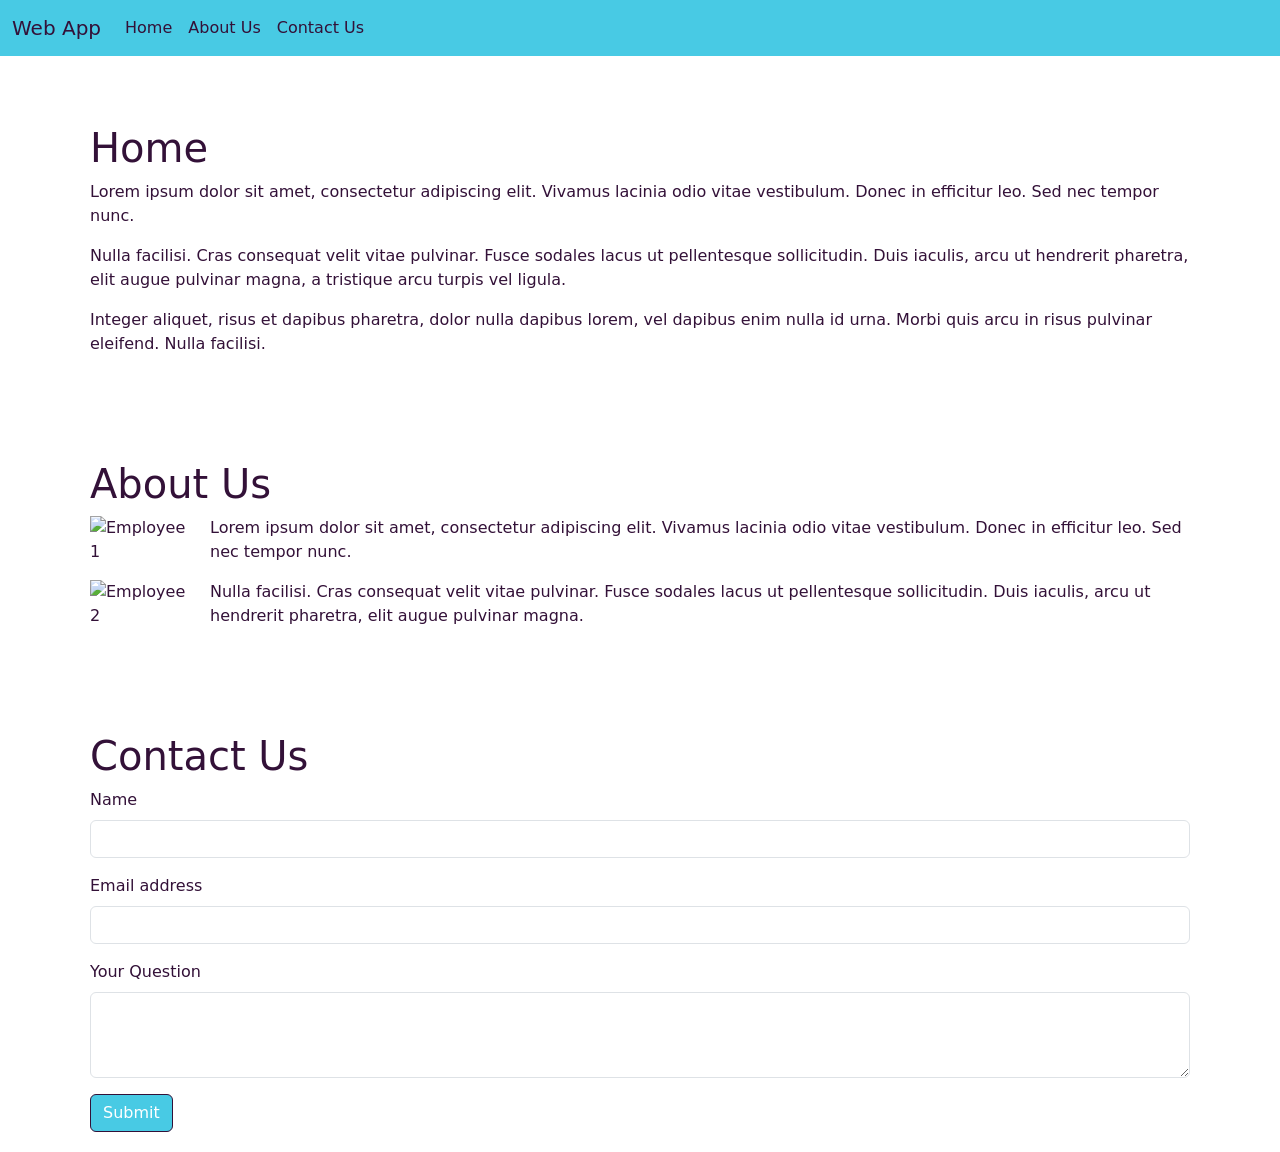
==== index.html @ f50dd770 "Create index.html" ====
<!DOCTYPE html>
<html lang="en">

<head>
    <meta charset="UTF-8">
    <meta name="viewport" content="width=device-width, initial-scale=1.0">
    <title>Bootstrap Web App</title>
    <link href="https://cdn.jsdelivr.net/npm/bootstrap@5.1.0/dist/css/bootstrap.min.css" rel="stylesheet">
    <style>
        body {
            background-image: url('https://storage.googleapis.com/mangelo-img/Dq0uAh-kQbkF1s-WNvlds.png');
            background-size: cover;
            background-repeat: no-repeat;
            color: #331138;
        }

        .navbar, .btn {
            background-color: #48CAE4;
            border-color: #331138;
        }

        .navbar-dark .navbar-toggler-icon {
            background-color: #331138;
        }

        .navbar-dark .navbar-nav .nav-link {
            color: #331138;
        }

        .navbar-dark .navbar-brand {
            color: #331138;
        }

        .container {
            background-color: rgba(255, 255, 255, 0.8);
            padding: 20px;
            border-radius: 10px;
        }
    </style>
</head>

<body>

    <nav class="navbar navbar-expand-lg navbar-dark">
        <div class="container-fluid">
            <a class="navbar-brand" href="#">Web App</a>
            <button class="navbar-toggler" type="button" data-bs-toggle="collapse" data-bs-target="#navbarNav"
                aria-controls="navbarNav" aria-expanded="false" aria-label="Toggle navigation">
                <span class="navbar-toggler-icon"></span>
            </button>
            <div class="collapse navbar-collapse" id="navbarNav">
                <ul class="navbar-nav">
                    <li class="nav-item">
                        <a class="nav-link active" aria-current="page" href="#home">Home</a>
                    </li>
                    <li class="nav-item">
                        <a class="nav-link" href="#about">About Us</a>
                    </li>
                    <li class="nav-item">
                        <a class="nav-link" href="#contact">Contact Us</a>
                    </li>
                </ul>
            </div>
        </div>
    </nav>

    <div class="container mt-5" id="home">
        <h1>Home</h1>
        <p>Lorem ipsum dolor sit amet, consectetur adipiscing elit. Vivamus lacinia odio vitae vestibulum. Donec in efficitur leo. Sed nec tempor nunc.</p>
        <p>Nulla facilisi. Cras consequat velit vitae pulvinar. Fusce sodales lacus ut pellentesque sollicitudin. Duis iaculis, arcu ut hendrerit pharetra, elit augue pulvinar magna, a tristique arcu turpis vel ligula.</p>
        <p>Integer aliquet, risus et dapibus pharetra, dolor nulla dapibus lorem, vel dapibus enim nulla id urna. Morbi quis arcu in risus pulvinar eleifend. Nulla facilisi.</p>
    </div>

    <div class="container mt-5" id="about">
        <h1>About Us</h1>
        <img src="https://storage.googleapis.com/mangelo-img/Vnrs-E__6DWVyc-p98jAb.png" alt="Employee 1" style="width: 100px; height: auto; float: left; margin-right: 20px;">
        <p>Lorem ipsum dolor sit amet, consectetur adipiscing elit. Vivamus lacinia odio vitae vestibulum. Donec in efficitur leo. Sed nec tempor nunc.</p>
        <img src="https://storage.googleapis.com/mangelo-img/4_-c5BBO7hX-4DC7T8h7P.png" alt="Employee 2" style="width: 100px; height: auto; float: left; margin-right: 20px;">
        <p>Nulla facilisi. Cras consequat velit vitae pulvinar. Fusce sodales lacus ut pellentesque sollicitudin. Duis iaculis, arcu ut hendrerit pharetra, elit augue pulvinar magna.</p>
    </div>

    <div class="container mt-5" id="contact">
        <h1>Contact Us</h1>
        <form action="mailto:test@test.com" method="post" enctype="text/plain">
            <div class="mb-3">
                <label for="name" class="form-label">Name</label>
                <input type="text" class="form-control" id="name" name="name">
            </div>
            <div class="mb-3">
                <label for="email" class="form-label">Email address</label>
                <input type="email" class="form-control" id="email" name="email">
            </div>
            <div class="mb-3">
                <label for="question" class="form-label">Your Question</label>
                <textarea class="form-control" id="question" rows="3" name="question"></textarea>
            </div>
            <button type="submit" class="btn btn-primary">Submit</button>
        </form>
    </div>

    <script src="https://cdn.jsdelivr.net/npm/bootstrap@5.1.0/dist/js/bootstrap.bundle.min.js"></script>
</body>

</html>
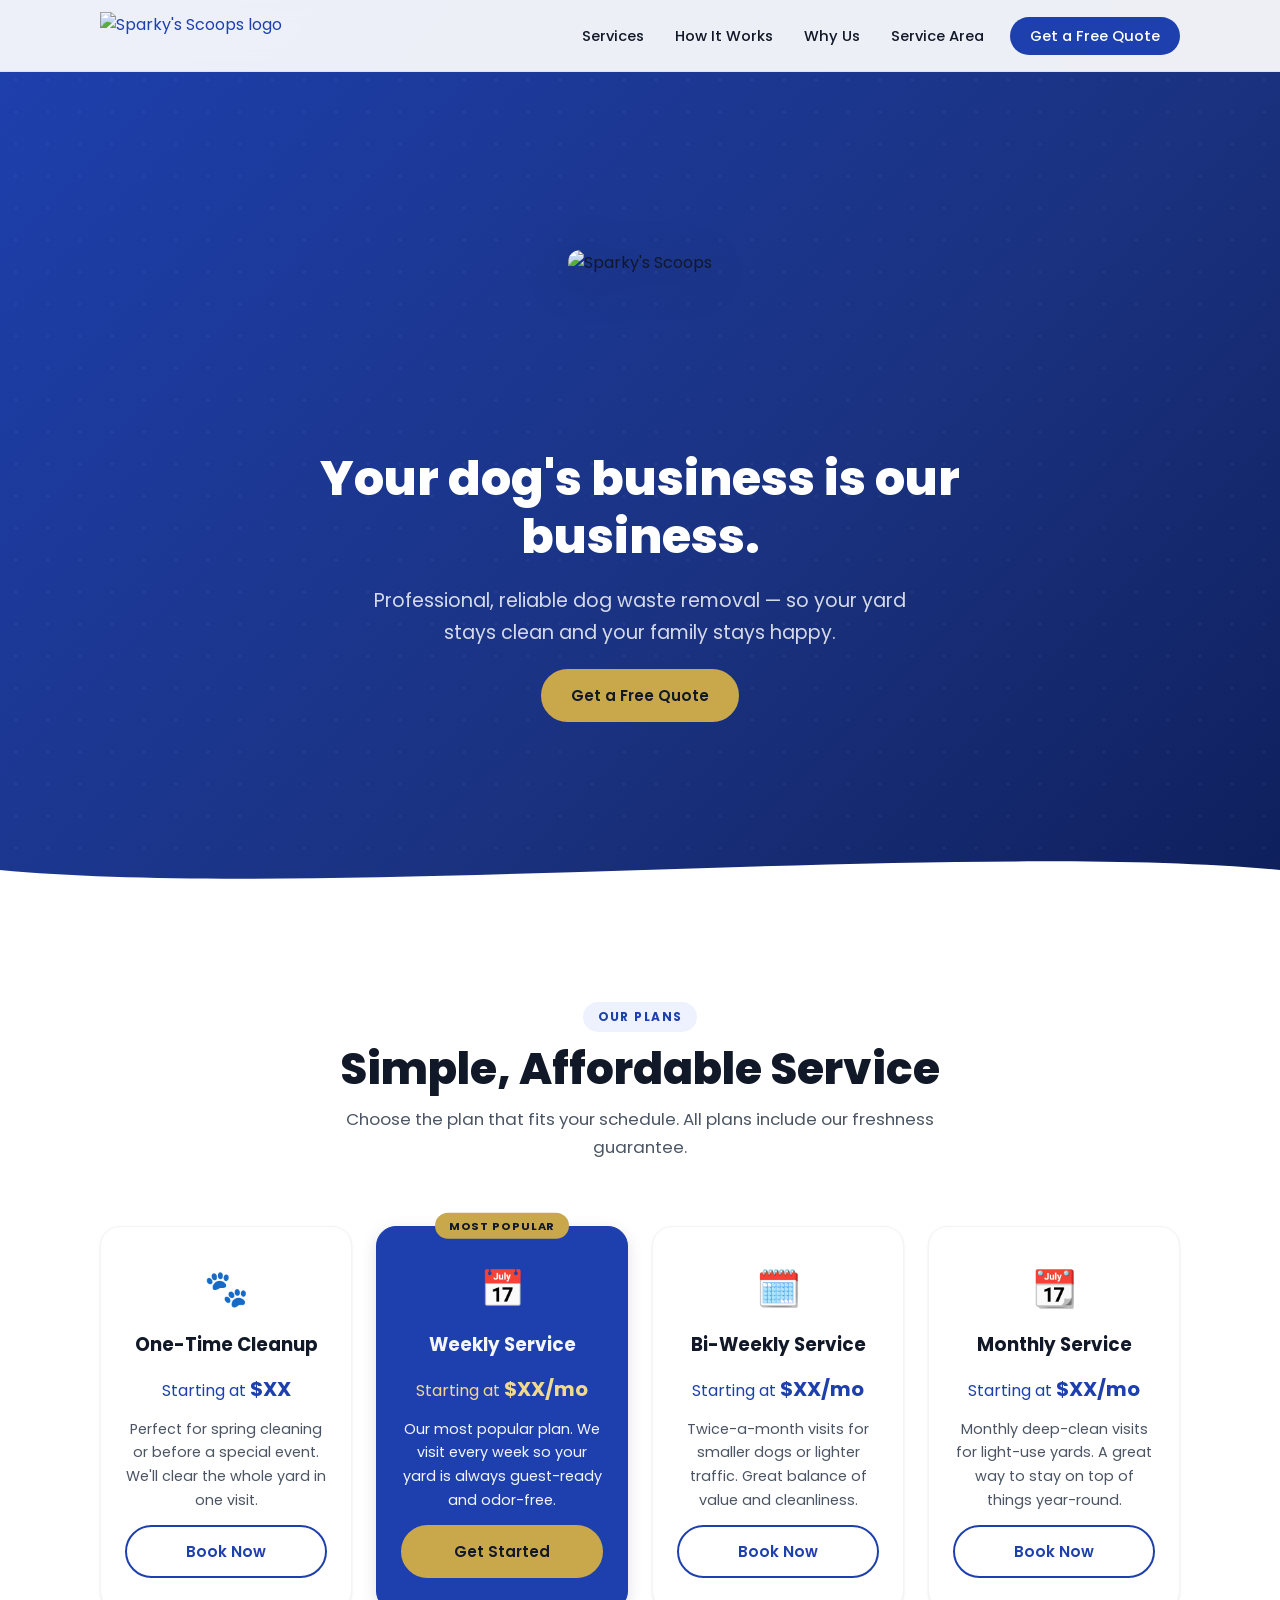
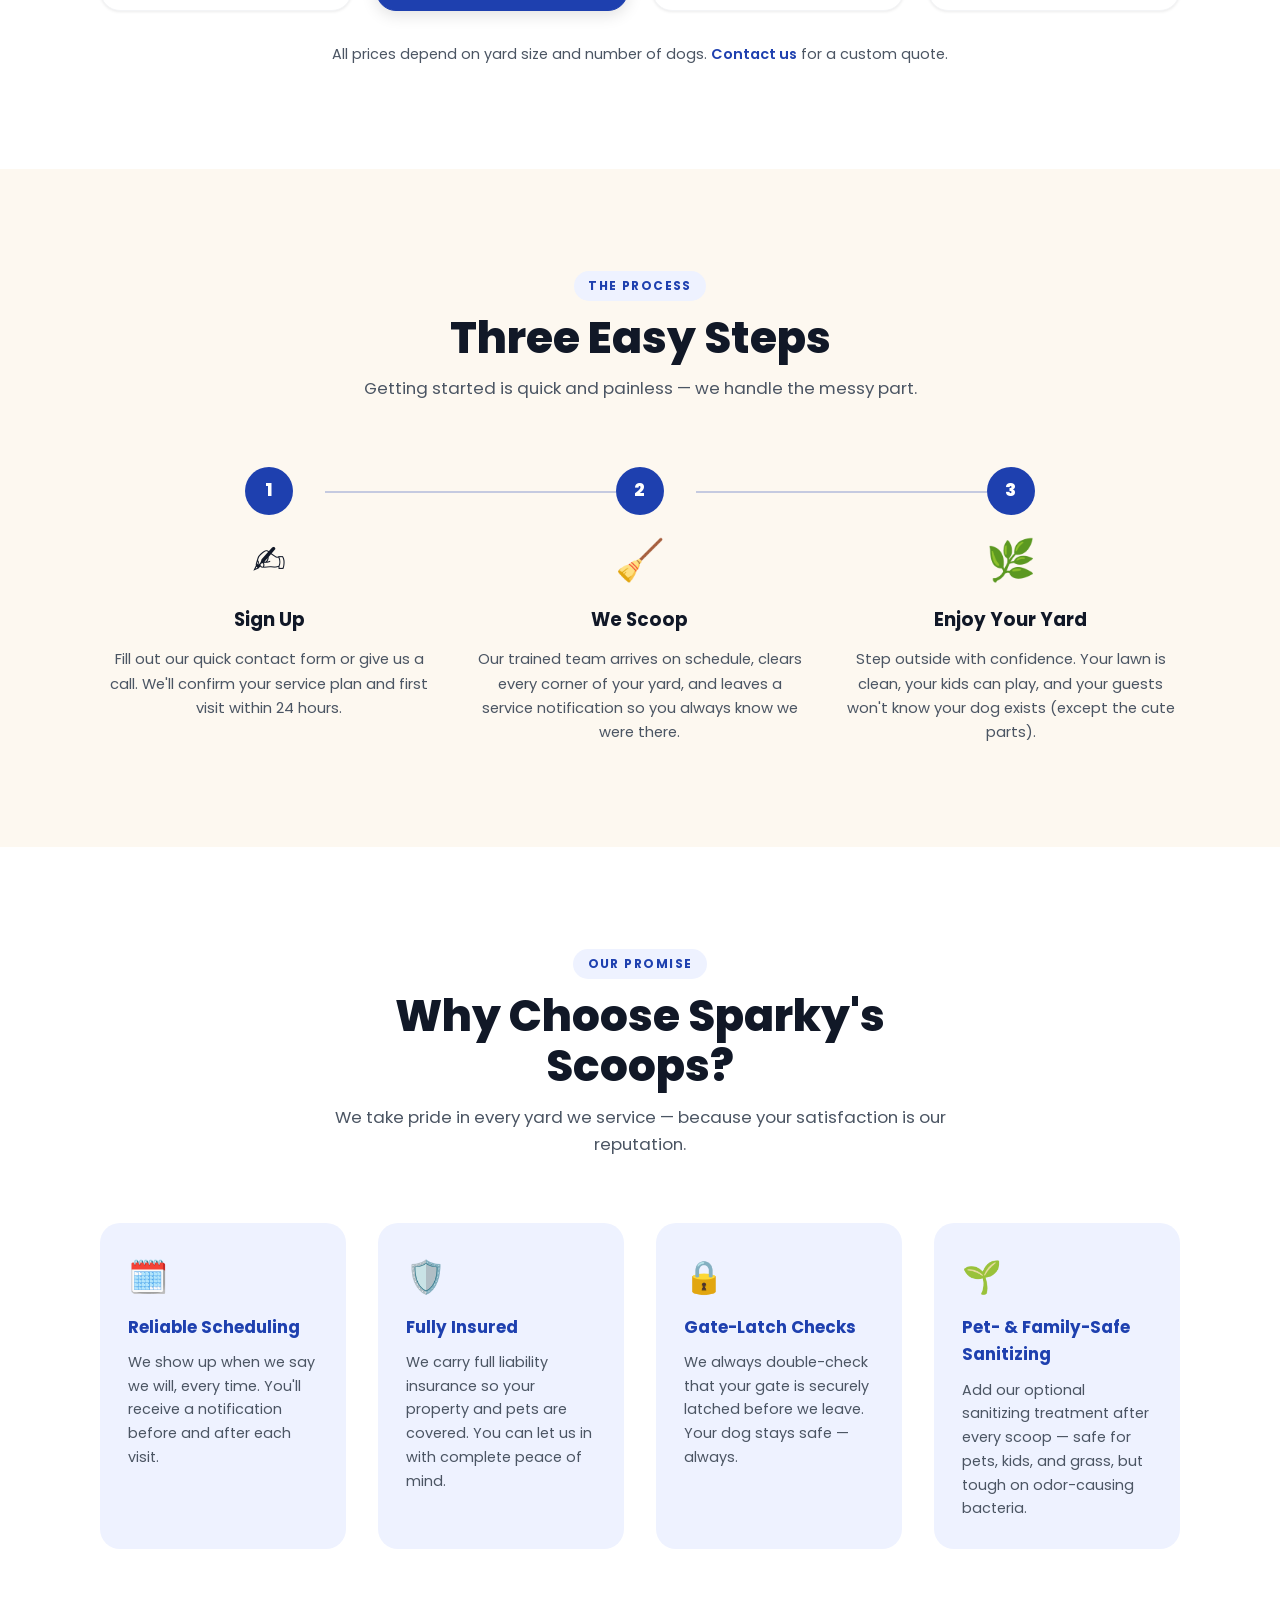
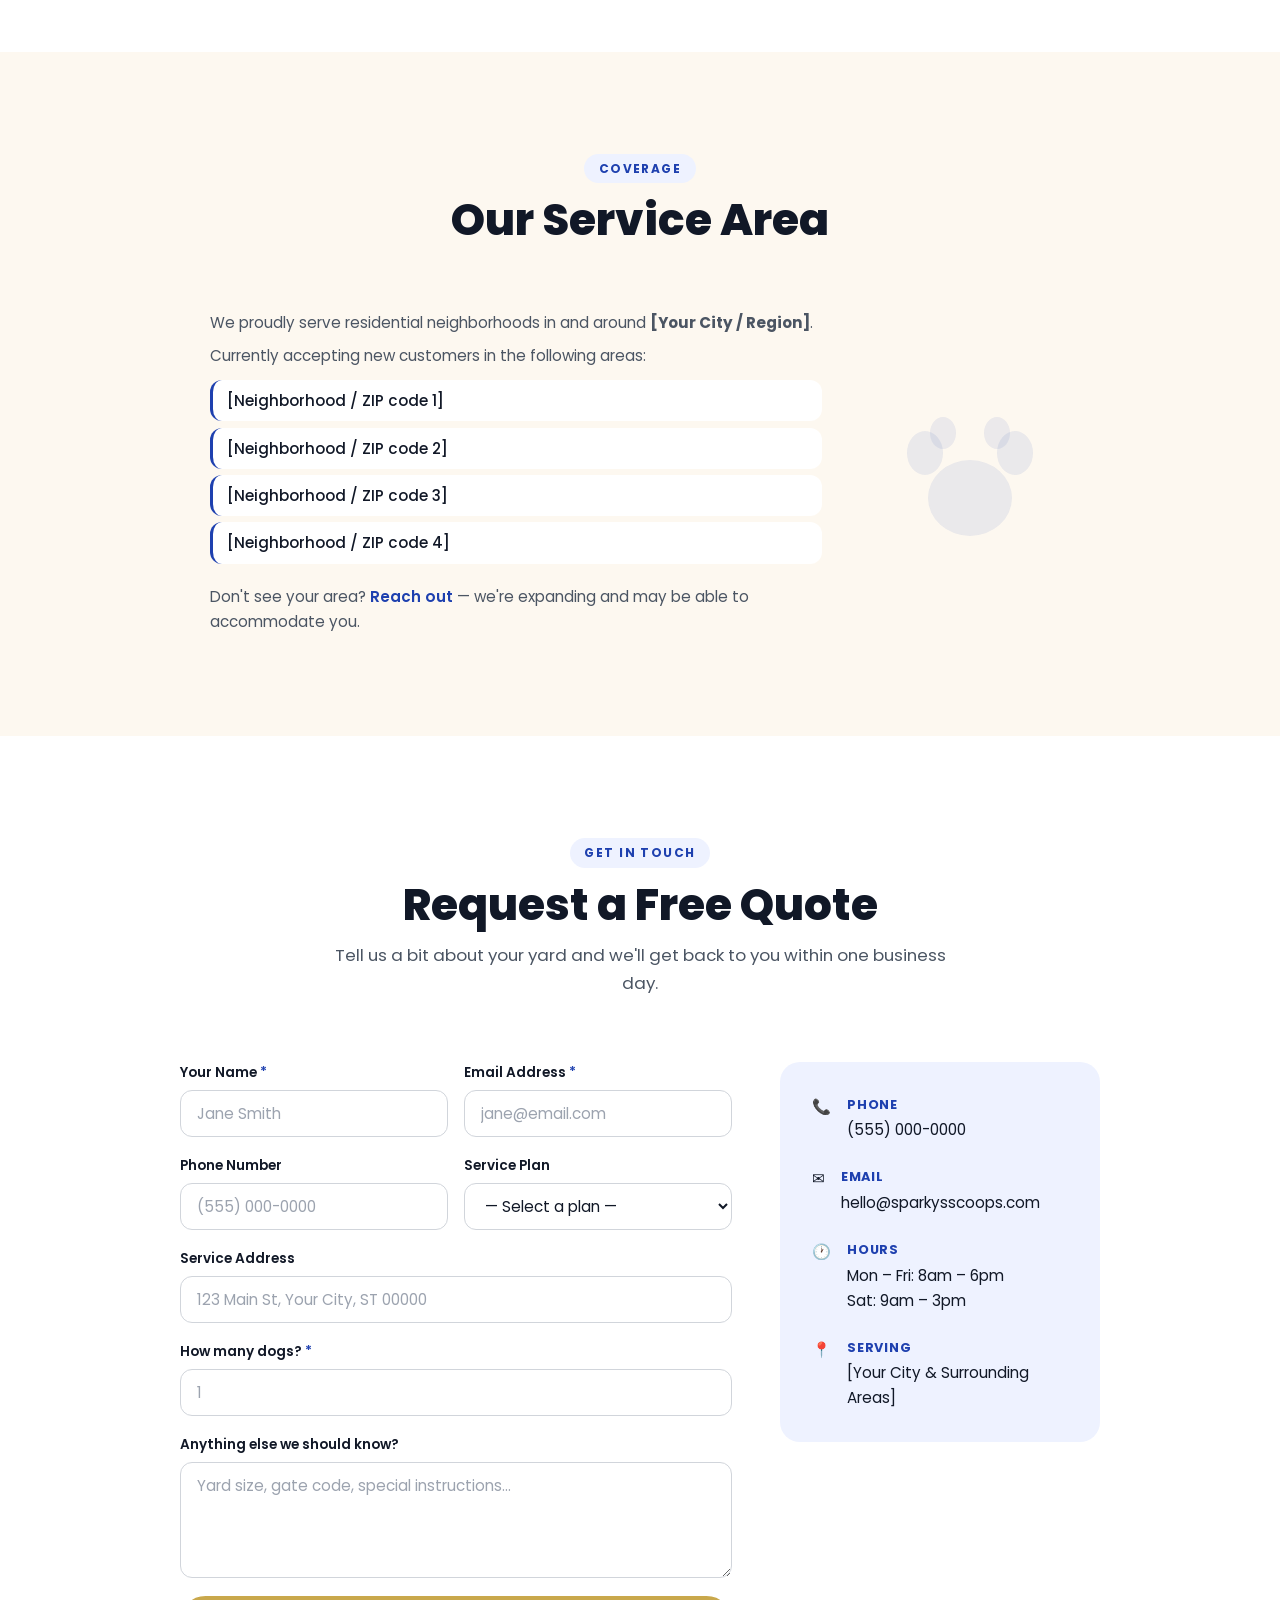
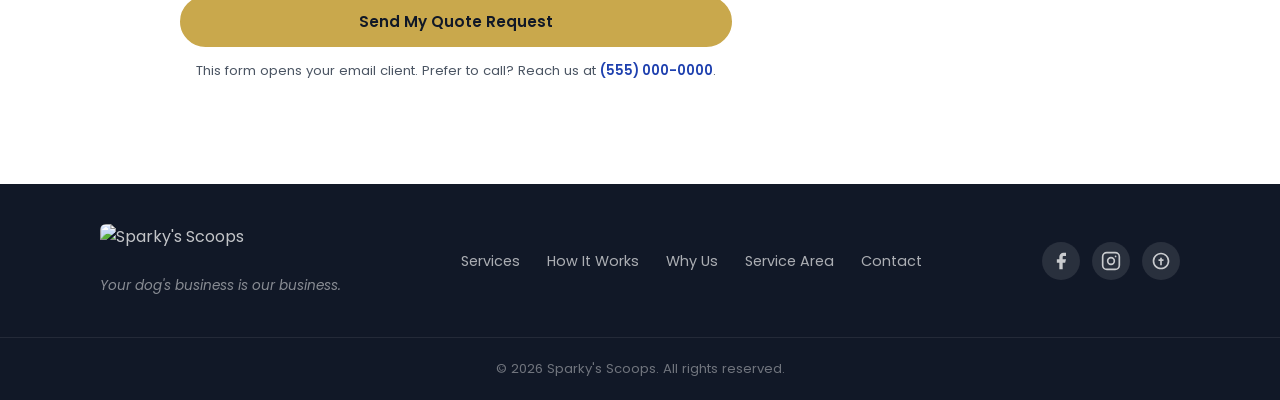
==== commit 664af22c: "Add Sparky's Scoops single-page website Full static site with hero, services, how-it-works, why-us, " ====
--- a/index.html
+++ b/index.html
@@ -1,104 +1,352 @@
 <!DOCTYPE html>
 <html lang="en">
-
 <head>
-    <meta charset="UTF-8">
-    <meta name="viewport" content="width=device-width, initial-scale=1.0">
-    <title>Bootstrap Web App</title>
-    <link href="https://cdn.jsdelivr.net/npm/bootstrap@5.1.0/dist/css/bootstrap.min.css" rel="stylesheet">
-    <style>
-        body {
-            background-image: url('https://storage.googleapis.com/mangelo-img/Dq0uAh-kQbkF1s-WNvlds.png');
-            background-size: cover;
-            background-repeat: no-repeat;
-            color: #331138;
-        }
-
-        .navbar, .btn {
-            background-color: #48CAE4;
-            border-color: #331138;
-        }
-
-        .navbar-dark .navbar-toggler-icon {
-            background-color: #331138;
-        }
-
-        .navbar-dark .navbar-nav .nav-link {
-            color: #331138;
-        }
-
-        .navbar-dark .navbar-brand {
-            color: #331138;
-        }
-
-        .container {
-            background-color: rgba(255, 255, 255, 0.8);
-            padding: 20px;
-            border-radius: 10px;
-        }
-    </style>
+  <meta charset="UTF-8" />
+  <meta name="viewport" content="width=device-width, initial-scale=1.0" />
+  <meta name="description" content="Sparky's Scoops — Professional residential dog waste removal. Your dog's business is our business." />
+  <title>Sparky's Scoops | Dog Waste Removal Service</title>
+  <link rel="icon" href="sparkys-scoops-logo.jpg" type="image/jpeg" />
+  <link rel="preconnect" href="https://fonts.googleapis.com" />
+  <link rel="preconnect" href="https://fonts.gstatic.com" crossorigin />
+  <link href="https://fonts.googleapis.com/css2?family=Poppins:wght@400;500;600;700;800&display=swap" rel="stylesheet" />
+  <link rel="stylesheet" href="styles.css" />
 </head>
-
 <body>
 
-    <nav class="navbar navbar-expand-lg navbar-dark">
-        <div class="container-fluid">
-            <a class="navbar-brand" href="#">Web App</a>
-            <button class="navbar-toggler" type="button" data-bs-toggle="collapse" data-bs-target="#navbarNav"
-                aria-controls="navbarNav" aria-expanded="false" aria-label="Toggle navigation">
-                <span class="navbar-toggler-icon"></span>
-            </button>
-            <div class="collapse navbar-collapse" id="navbarNav">
-                <ul class="navbar-nav">
-                    <li class="nav-item">
-                        <a class="nav-link active" aria-current="page" href="#home">Home</a>
-                    </li>
-                    <li class="nav-item">
-                        <a class="nav-link" href="#about">About Us</a>
-                    </li>
-                    <li class="nav-item">
-                        <a class="nav-link" href="#contact">Contact Us</a>
-                    </li>
-                </ul>
-            </div>
-        </div>
+  <!-- ── Navigation ── -->
+  <header class="site-header" role="banner">
+    <nav class="nav container" aria-label="Main navigation">
+      <a href="#hero" class="nav-logo" aria-label="Sparky's Scoops home">
+        <img src="sparkys-scoops-logo.jpg" alt="Sparky's Scoops logo" class="nav-logo-img" />
+      </a>
+      <button class="nav-toggle" aria-label="Toggle navigation menu" aria-expanded="false" aria-controls="nav-menu">
+        <span class="hamburger"></span>
+        <span class="hamburger"></span>
+        <span class="hamburger"></span>
+      </button>
+      <ul class="nav-menu" id="nav-menu" role="list">
+        <li><a href="#services" class="nav-link">Services</a></li>
+        <li><a href="#how-it-works" class="nav-link">How It Works</a></li>
+        <li><a href="#why-us" class="nav-link">Why Us</a></li>
+        <li><a href="#service-area" class="nav-link">Service Area</a></li>
+        <li><a href="#contact" class="nav-link nav-cta">Get a Free Quote</a></li>
+      </ul>
     </nav>
-
-    <div class="container mt-5" id="home">
-        <h1>Home</h1>
-        <p>Lorem ipsum dolor sit amet, consectetur adipiscing elit. Vivamus lacinia odio vitae vestibulum. Donec in efficitur leo. Sed nec tempor nunc.</p>
-        <p>Nulla facilisi. Cras consequat velit vitae pulvinar. Fusce sodales lacus ut pellentesque sollicitudin. Duis iaculis, arcu ut hendrerit pharetra, elit augue pulvinar magna, a tristique arcu turpis vel ligula.</p>
-        <p>Integer aliquet, risus et dapibus pharetra, dolor nulla dapibus lorem, vel dapibus enim nulla id urna. Morbi quis arcu in risus pulvinar eleifend. Nulla facilisi.</p>
+  </header>
+
+  <main>
+
+    <!-- ── Hero ── -->
+    <section id="hero" class="hero" aria-labelledby="hero-heading">
+      <div class="hero-bg" aria-hidden="true"></div>
+      <div class="container hero-content">
+        <img src="sparkys-scoops-logo.jpg" alt="Sparky's Scoops" class="hero-logo fade-in" />
+        <h1 id="hero-heading" class="hero-tagline fade-in delay-1">Your dog's business is our business.</h1>
+        <p class="hero-sub fade-in delay-2">
+          Professional, reliable dog waste removal — so your yard stays clean and your family stays happy.
+        </p>
+        <a href="#contact" class="btn btn-primary fade-in delay-3">Get a Free Quote</a>
+      </div>
+      <div class="hero-wave" aria-hidden="true">
+        <svg viewBox="0 0 1440 80" preserveAspectRatio="none" xmlns="http://www.w3.org/2000/svg">
+          <path d="M0,40 C360,80 1080,0 1440,40 L1440,80 L0,80 Z" fill="#ffffff"/>
+        </svg>
+      </div>
+    </section>
+
+    <!-- ── Services ── -->
+    <section id="services" class="section services" aria-labelledby="services-heading">
+      <div class="container">
+        <div class="section-header">
+          <span class="section-label">Our Plans</span>
+          <h2 id="services-heading">Simple, Affordable Service</h2>
+          <p>Choose the plan that fits your schedule. All plans include our freshness guarantee.</p>
+        </div>
+        <div class="cards" role="list">
+
+          <article class="card fade-in-scroll" role="listitem">
+            <div class="card-icon" aria-hidden="true">🐾</div>
+            <h3 class="card-title">One-Time Cleanup</h3>
+            <p class="card-price">Starting at <strong>$XX</strong></p>
+            <p class="card-desc">Perfect for spring cleaning or before a special event. We'll clear the whole yard in one visit.</p>
+            <a href="#contact" class="btn btn-outline">Book Now</a>
+          </article>
+
+          <article class="card card-featured fade-in-scroll" role="listitem">
+            <div class="card-badge">Most Popular</div>
+            <div class="card-icon" aria-hidden="true">📅</div>
+            <h3 class="card-title">Weekly Service</h3>
+            <p class="card-price">Starting at <strong>$XX/mo</strong></p>
+            <p class="card-desc">Our most popular plan. We visit every week so your yard is always guest-ready and odor-free.</p>
+            <a href="#contact" class="btn btn-primary">Get Started</a>
+          </article>
+
+          <article class="card fade-in-scroll" role="listitem">
+            <div class="card-icon" aria-hidden="true">🗓️</div>
+            <h3 class="card-title">Bi-Weekly Service</h3>
+            <p class="card-price">Starting at <strong>$XX/mo</strong></p>
+            <p class="card-desc">Twice-a-month visits for smaller dogs or lighter traffic. Great balance of value and cleanliness.</p>
+            <a href="#contact" class="btn btn-outline">Book Now</a>
+          </article>
+
+          <article class="card fade-in-scroll" role="listitem">
+            <div class="card-icon" aria-hidden="true">📆</div>
+            <h3 class="card-title">Monthly Service</h3>
+            <p class="card-price">Starting at <strong>$XX/mo</strong></p>
+            <p class="card-desc">Monthly deep-clean visits for light-use yards. A great way to stay on top of things year-round.</p>
+            <a href="#contact" class="btn btn-outline">Book Now</a>
+          </article>
+
+        </div>
+        <p class="services-note">All prices depend on yard size and number of dogs. <a href="#contact">Contact us</a> for a custom quote.</p>
+      </div>
+    </section>
+
+    <!-- ── How It Works ── -->
+    <section id="how-it-works" class="section how-it-works" aria-labelledby="how-heading">
+      <div class="container">
+        <div class="section-header">
+          <span class="section-label">The Process</span>
+          <h2 id="how-heading">Three Easy Steps</h2>
+          <p>Getting started is quick and painless — we handle the messy part.</p>
+        </div>
+        <ol class="steps" aria-label="How it works steps">
+          <li class="step fade-in-scroll">
+            <div class="step-number" aria-hidden="true">1</div>
+            <div class="step-icon" aria-hidden="true">✍️</div>
+            <h3 class="step-title">Sign Up</h3>
+            <p class="step-desc">Fill out our quick contact form or give us a call. We'll confirm your service plan and first visit within 24 hours.</p>
+          </li>
+          <li class="step fade-in-scroll">
+            <div class="step-connector" aria-hidden="true"></div>
+            <div class="step-number" aria-hidden="true">2</div>
+            <div class="step-icon" aria-hidden="true">🧹</div>
+            <h3 class="step-title">We Scoop</h3>
+            <p class="step-desc">Our trained team arrives on schedule, clears every corner of your yard, and leaves a service notification so you always know we were there.</p>
+          </li>
+          <li class="step fade-in-scroll">
+            <div class="step-connector" aria-hidden="true"></div>
+            <div class="step-number" aria-hidden="true">3</div>
+            <div class="step-icon" aria-hidden="true">🌿</div>
+            <h3 class="step-title">Enjoy Your Yard</h3>
+            <p class="step-desc">Step outside with confidence. Your lawn is clean, your kids can play, and your guests won't know your dog exists (except the cute parts).</p>
+          </li>
+        </ol>
+      </div>
+    </section>
+
+    <!-- ── Why Choose Us ── -->
+    <section id="why-us" class="section why-us" aria-labelledby="why-heading">
+      <div class="container">
+        <div class="section-header">
+          <span class="section-label">Our Promise</span>
+          <h2 id="why-heading">Why Choose Sparky's Scoops?</h2>
+          <p>We take pride in every yard we service — because your satisfaction is our reputation.</p>
+        </div>
+        <ul class="features" role="list">
+
+          <li class="feature fade-in-scroll" role="listitem">
+            <div class="feature-icon" aria-hidden="true">🗓️</div>
+            <h3 class="feature-title">Reliable Scheduling</h3>
+            <p>We show up when we say we will, every time. You'll receive a notification before and after each visit.</p>
+          </li>
+
+          <li class="feature fade-in-scroll" role="listitem">
+            <div class="feature-icon" aria-hidden="true">🛡️</div>
+            <h3 class="feature-title">Fully Insured</h3>
+            <p>We carry full liability insurance so your property and pets are covered. You can let us in with complete peace of mind.</p>
+          </li>
+
+          <li class="feature fade-in-scroll" role="listitem">
+            <div class="feature-icon" aria-hidden="true">🔒</div>
+            <h3 class="feature-title">Gate-Latch Checks</h3>
+            <p>We always double-check that your gate is securely latched before we leave. Your dog stays safe — always.</p>
+          </li>
+
+          <li class="feature fade-in-scroll" role="listitem">
+            <div class="feature-icon" aria-hidden="true">🌱</div>
+            <h3 class="feature-title">Pet- &amp; Family-Safe Sanitizing</h3>
+            <p>Add our optional sanitizing treatment after every scoop — safe for pets, kids, and grass, but tough on odor-causing bacteria.</p>
+          </li>
+
+        </ul>
+      </div>
+    </section>
+
+    <!-- ── Service Area ── -->
+    <section id="service-area" class="section service-area" aria-labelledby="area-heading">
+      <div class="container">
+        <div class="section-header">
+          <span class="section-label">Coverage</span>
+          <h2 id="area-heading">Our Service Area</h2>
+        </div>
+        <div class="area-content fade-in-scroll">
+          <div class="area-text">
+            <p class="area-lead">
+              We proudly serve residential neighborhoods in and around <strong>[Your City / Region]</strong>.
+            </p>
+            <p>Currently accepting new customers in the following areas:</p>
+            <ul class="area-list">
+              <li>[Neighborhood / ZIP code 1]</li>
+              <li>[Neighborhood / ZIP code 2]</li>
+              <li>[Neighborhood / ZIP code 3]</li>
+              <li>[Neighborhood / ZIP code 4]</li>
+            </ul>
+            <p>Don't see your area? <a href="#contact">Reach out</a> — we're expanding and may be able to accommodate you.</p>
+          </div>
+          <div class="area-paw" aria-hidden="true">
+            <svg viewBox="0 0 200 200" fill="none" xmlns="http://www.w3.org/2000/svg" class="paw-svg">
+              <ellipse cx="100" cy="130" rx="42" ry="38" fill="#1E40AF" opacity="0.12"/>
+              <ellipse cx="55" cy="85" rx="18" ry="22" fill="#1E40AF" opacity="0.12"/>
+              <ellipse cx="145" cy="85" rx="18" ry="22" fill="#1E40AF" opacity="0.12"/>
+              <ellipse cx="73" cy="65" rx="13" ry="16" fill="#1E40AF" opacity="0.12"/>
+              <ellipse cx="127" cy="65" rx="13" ry="16" fill="#1E40AF" opacity="0.12"/>
+            </svg>
+          </div>
+        </div>
+      </div>
+    </section>
+
+    <!-- ── Contact ── -->
+    <section id="contact" class="section contact" aria-labelledby="contact-heading">
+      <div class="container">
+        <div class="section-header">
+          <span class="section-label">Get In Touch</span>
+          <h2 id="contact-heading">Request a Free Quote</h2>
+          <p>Tell us a bit about your yard and we'll get back to you within one business day.</p>
+        </div>
+        <div class="contact-wrapper">
+          <form
+            class="contact-form fade-in-scroll"
+            action="mailto:hello@sparkysscoops.com"
+            method="POST"
+            enctype="text/plain"
+            aria-label="Contact form"
+            novalidate
+          >
+            <div class="form-row">
+              <div class="form-group">
+                <label for="name">Your Name <span aria-hidden="true">*</span></label>
+                <input type="text" id="name" name="name" required autocomplete="name" placeholder="Jane Smith" />
+              </div>
+              <div class="form-group">
+                <label for="email">Email Address <span aria-hidden="true">*</span></label>
+                <input type="email" id="email" name="email" required autocomplete="email" placeholder="jane@email.com" />
+              </div>
+            </div>
+            <div class="form-row">
+              <div class="form-group">
+                <label for="phone">Phone Number</label>
+                <input type="tel" id="phone" name="phone" autocomplete="tel" placeholder="(555) 000-0000" />
+              </div>
+              <div class="form-group">
+                <label for="plan">Service Plan</label>
+                <select id="plan" name="plan">
+                  <option value="">— Select a plan —</option>
+                  <option value="one-time">One-Time Cleanup</option>
+                  <option value="weekly">Weekly</option>
+                  <option value="biweekly">Bi-Weekly</option>
+                  <option value="monthly">Monthly</option>
+                  <option value="unsure">Not Sure Yet</option>
+                </select>
+              </div>
+            </div>
+            <div class="form-group">
+              <label for="address">Service Address</label>
+              <input type="text" id="address" name="address" autocomplete="street-address" placeholder="123 Main St, Your City, ST 00000" />
+            </div>
+            <div class="form-group">
+              <label for="dogs">How many dogs? <span aria-hidden="true">*</span></label>
+              <input type="number" id="dogs" name="dogs" min="1" max="20" required placeholder="1" />
+            </div>
+            <div class="form-group">
+              <label for="message">Anything else we should know?</label>
+              <textarea id="message" name="message" rows="4" placeholder="Yard size, gate code, special instructions…"></textarea>
+            </div>
+            <button type="submit" class="btn btn-primary btn-full">Send My Quote Request</button>
+            <p class="form-note">
+              This form opens your email client. Prefer to call? Reach us at
+              <a href="tel:+15550000000" class="phone-link">(555) 000-0000</a>.
+            </p>
+          </form>
+
+          <div class="contact-info fade-in-scroll" aria-label="Contact information">
+            <div class="contact-detail">
+              <span class="contact-icon" aria-hidden="true">📞</span>
+              <div>
+                <strong>Phone</strong>
+                <a href="tel:+15550000000">(555) 000-0000</a>
+              </div>
+            </div>
+            <div class="contact-detail">
+              <span class="contact-icon" aria-hidden="true">✉️</span>
+              <div>
+                <strong>Email</strong>
+                <a href="mailto:hello@sparkysscoops.com">hello@sparkysscoops.com</a>
+              </div>
+            </div>
+            <div class="contact-detail">
+              <span class="contact-icon" aria-hidden="true">🕐</span>
+              <div>
+                <strong>Hours</strong>
+                <span>Mon – Fri: 8am – 6pm<br/>Sat: 9am – 3pm</span>
+              </div>
+            </div>
+            <div class="contact-detail">
+              <span class="contact-icon" aria-hidden="true">📍</span>
+              <div>
+                <strong>Serving</strong>
+                <span>[Your City &amp; Surrounding Areas]</span>
+              </div>
+            </div>
+          </div>
+        </div>
+      </div>
+    </section>
+
+  </main>
+
+  <!-- ── Footer ── -->
+  <footer class="site-footer" role="contentinfo">
+    <div class="container footer-inner">
+      <div class="footer-brand">
+        <img src="sparkys-scoops-logo.jpg" alt="Sparky's Scoops" class="footer-logo" />
+        <p class="footer-tagline">Your dog's business is our business.</p>
+      </div>
+      <nav class="footer-nav" aria-label="Footer navigation">
+        <ul role="list">
+          <li><a href="#services">Services</a></li>
+          <li><a href="#how-it-works">How It Works</a></li>
+          <li><a href="#why-us">Why Us</a></li>
+          <li><a href="#service-area">Service Area</a></li>
+          <li><a href="#contact">Contact</a></li>
+        </ul>
+      </nav>
+      <div class="footer-social" aria-label="Social media links">
+        <a href="#" class="social-link" aria-label="Follow us on Facebook">
+          <svg width="20" height="20" viewBox="0 0 24 24" fill="currentColor" aria-hidden="true">
+            <path d="M18 2h-3a5 5 0 0 0-5 5v3H7v4h3v8h4v-8h3l1-4h-4V7a1 1 0 0 1 1-1h3z"/>
+          </svg>
+        </a>
+        <a href="#" class="social-link" aria-label="Follow us on Instagram">
+          <svg width="20" height="20" viewBox="0 0 24 24" fill="none" stroke="currentColor" stroke-width="2" stroke-linecap="round" stroke-linejoin="round" aria-hidden="true">
+            <rect x="2" y="2" width="20" height="20" rx="5" ry="5"/>
+            <circle cx="12" cy="12" r="4"/>
+            <circle cx="17.5" cy="6.5" r="1" fill="currentColor" stroke="none"/>
+          </svg>
+        </a>
+        <a href="#" class="social-link" aria-label="Follow us on Nextdoor">
+          <svg width="20" height="20" viewBox="0 0 24 24" fill="currentColor" aria-hidden="true">
+            <path d="M12 2C6.477 2 2 6.477 2 12s4.477 10 10 10 10-4.477 10-10S17.523 2 12 2zm0 2a8 8 0 1 1 0 16A8 8 0 0 1 12 4zm-1 4v2H9v2h2v5h2v-5h2v-2h-2V8h-2z"/>
+          </svg>
+        </a>
+      </div>
     </div>
-
-    <div class="container mt-5" id="about">
-        <h1>About Us</h1>
-        <img src="https://storage.googleapis.com/mangelo-img/Vnrs-E__6DWVyc-p98jAb.png" alt="Employee 1" style="width: 100px; height: auto; float: left; margin-right: 20px;">
-        <p>Lorem ipsum dolor sit amet, consectetur adipiscing elit. Vivamus lacinia odio vitae vestibulum. Donec in efficitur leo. Sed nec tempor nunc.</p>
-        <img src="https://storage.googleapis.com/mangelo-img/4_-c5BBO7hX-4DC7T8h7P.png" alt="Employee 2" style="width: 100px; height: auto; float: left; margin-right: 20px;">
-        <p>Nulla facilisi. Cras consequat velit vitae pulvinar. Fusce sodales lacus ut pellentesque sollicitudin. Duis iaculis, arcu ut hendrerit pharetra, elit augue pulvinar magna.</p>
+    <div class="footer-bottom">
+      <p>&copy; <span id="year"></span> Sparky's Scoops. All rights reserved.</p>
     </div>
-
-    <div class="container mt-5" id="contact">
-        <h1>Contact Us</h1>
-        <form action="mailto:test@test.com" method="post" enctype="text/plain">
-            <div class="mb-3">
-                <label for="name" class="form-label">Name</label>
-                <input type="text" class="form-control" id="name" name="name">
-            </div>
-            <div class="mb-3">
-                <label for="email" class="form-label">Email address</label>
-                <input type="email" class="form-control" id="email" name="email">
-            </div>
-            <div class="mb-3">
-                <label for="question" class="form-label">Your Question</label>
-                <textarea class="form-control" id="question" rows="3" name="question"></textarea>
-            </div>
-            <button type="submit" class="btn btn-primary">Submit</button>
-        </form>
-    </div>
-
-    <script src="https://cdn.jsdelivr.net/npm/bootstrap@5.1.0/dist/js/bootstrap.bundle.min.js"></script>
+  </footer>
+
+  <script src="script.js"></script>
 </body>
-
 </html>
--- a/styles.css
+++ b/styles.css
@@ -0,0 +1,774 @@
+/* ═══════════════════════════════════════════
+   Sparky's Scoops — styles.css
+   ═══════════════════════════════════════════ */
+
+/* ── Custom Properties ── */
+:root {
+  --blue:        #1E40AF;
+  --blue-dark:   #1730880;
+  --blue-light:  #3B5DD4;
+  --blue-pale:   #EEF2FF;
+  --cream:       #FDF8F0;
+  --gold:        #C9A84C;
+  --gold-light:  #F0D98E;
+  --white:       #FFFFFF;
+  --dark:        #111827;
+  --gray-600:    #4B5563;
+  --gray-400:    #9CA3AF;
+  --gray-100:    #F3F4F6;
+
+  --font:        'Poppins', system-ui, -apple-system, sans-serif;
+  --radius:      12px;
+  --radius-lg:   20px;
+  --shadow-sm:   0 1px 3px rgba(0,0,0,.08);
+  --shadow-md:   0 4px 16px rgba(0,0,0,.12);
+  --shadow-lg:   0 12px 40px rgba(0,0,0,.15);
+  --transition:  0.3s ease;
+  --max-w:       1160px;
+  --nav-h:       72px;
+}
+
+/* ── Reset & Base ── */
+*, *::before, *::after { box-sizing: border-box; margin: 0; padding: 0; }
+
+html {
+  scroll-behavior: smooth;
+  scroll-padding-top: var(--nav-h);
+  font-size: 16px;
+}
+
+body {
+  font-family: var(--font);
+  color: var(--dark);
+  background: var(--white);
+  line-height: 1.65;
+  -webkit-font-smoothing: antialiased;
+}
+
+img { max-width: 100%; height: auto; display: block; }
+a  { color: var(--blue); text-decoration: none; transition: color var(--transition); }
+a:hover { color: var(--blue-light); }
+ul, ol { list-style: none; }
+
+/* ── Utility ── */
+.container {
+  width: 100%;
+  max-width: var(--max-w);
+  margin-inline: auto;
+  padding-inline: clamp(1rem, 5vw, 2.5rem);
+}
+
+.btn {
+  display: inline-flex;
+  align-items: center;
+  justify-content: center;
+  gap: .5rem;
+  padding: .75rem 1.75rem;
+  border-radius: 50px;
+  font-family: var(--font);
+  font-size: .95rem;
+  font-weight: 600;
+  cursor: pointer;
+  border: 2px solid transparent;
+  transition: background var(--transition), color var(--transition),
+              transform var(--transition), box-shadow var(--transition);
+  white-space: nowrap;
+}
+.btn:hover  { transform: translateY(-2px); box-shadow: var(--shadow-md); }
+.btn:active { transform: translateY(0); }
+
+.btn-primary {
+  background: var(--gold);
+  color: var(--dark);
+  border-color: var(--gold);
+}
+.btn-primary:hover { background: var(--gold-light); border-color: var(--gold-light); color: var(--dark); }
+
+.btn-outline {
+  background: transparent;
+  color: var(--blue);
+  border-color: var(--blue);
+}
+.btn-outline:hover { background: var(--blue); color: var(--white); }
+
+.btn-full { width: 100%; }
+
+/* ── Section shared styles ── */
+.section { padding-block: clamp(4rem, 8vw, 7rem); }
+
+.section-header {
+  text-align: center;
+  max-width: 640px;
+  margin-inline: auto;
+  margin-bottom: clamp(2.5rem, 5vw, 4rem);
+}
+
+.section-label {
+  display: inline-block;
+  font-size: .75rem;
+  font-weight: 700;
+  letter-spacing: .12em;
+  text-transform: uppercase;
+  color: var(--blue);
+  background: var(--blue-pale);
+  padding: .3rem .9rem;
+  border-radius: 50px;
+  margin-bottom: .75rem;
+}
+
+.section-header h2 {
+  font-size: clamp(1.75rem, 4vw, 2.75rem);
+  font-weight: 800;
+  line-height: 1.15;
+  color: var(--dark);
+  margin-bottom: .75rem;
+}
+
+.section-header p {
+  color: var(--gray-600);
+  font-size: 1.05rem;
+}
+
+/* ── Fade animations ── */
+.fade-in {
+  opacity: 0;
+  transform: translateY(20px);
+  animation: fadeUp .7s ease forwards;
+}
+.delay-1 { animation-delay: .15s; }
+.delay-2 { animation-delay: .3s;  }
+.delay-3 { animation-delay: .45s; }
+
+@keyframes fadeUp {
+  to { opacity: 1; transform: translateY(0); }
+}
+
+.fade-in-scroll {
+  opacity: 0;
+  transform: translateY(28px);
+  transition: opacity .6s ease, transform .6s ease;
+}
+.fade-in-scroll.visible {
+  opacity: 1;
+  transform: translateY(0);
+}
+
+/* ══════════════════════════════════════════
+   HEADER / NAV
+══════════════════════════════════════════ */
+.site-header {
+  position: fixed;
+  top: 0;
+  left: 0;
+  right: 0;
+  z-index: 100;
+  background: rgba(255,255,255,.92);
+  backdrop-filter: blur(10px);
+  -webkit-backdrop-filter: blur(10px);
+  border-bottom: 1px solid rgba(30,64,175,.08);
+  height: var(--nav-h);
+  transition: box-shadow var(--transition);
+}
+.site-header.scrolled { box-shadow: var(--shadow-md); }
+
+.nav {
+  display: flex;
+  align-items: center;
+  justify-content: space-between;
+  height: var(--nav-h);
+}
+
+.nav-logo { display: flex; align-items: center; }
+.nav-logo-img {
+  height: 48px;
+  width: auto;
+  object-fit: contain;
+}
+
+.nav-menu {
+  display: flex;
+  align-items: center;
+  gap: .25rem;
+}
+
+.nav-link {
+  padding: .5rem .85rem;
+  border-radius: 50px;
+  font-weight: 500;
+  font-size: .92rem;
+  color: var(--dark);
+  transition: background var(--transition), color var(--transition);
+}
+.nav-link:hover { background: var(--blue-pale); color: var(--blue); }
+
+.nav-cta {
+  background: var(--blue);
+  color: var(--white) !important;
+  padding: .55rem 1.25rem;
+  margin-left: .5rem;
+}
+.nav-cta:hover { background: var(--blue-light); }
+
+.nav-toggle {
+  display: none;
+  flex-direction: column;
+  gap: 5px;
+  background: none;
+  border: none;
+  cursor: pointer;
+  padding: .5rem;
+}
+.hamburger {
+  display: block;
+  width: 24px;
+  height: 2px;
+  background: var(--dark);
+  border-radius: 2px;
+  transition: transform var(--transition), opacity var(--transition);
+}
+
+/* ══════════════════════════════════════════
+   HERO
+══════════════════════════════════════════ */
+.hero {
+  position: relative;
+  min-height: 100svh;
+  display: flex;
+  align-items: center;
+  background: linear-gradient(135deg, var(--blue) 0%, #1a3280 60%, #0f1f5c 100%);
+  overflow: hidden;
+  padding-top: var(--nav-h);
+}
+
+/* Subtle dot-grid texture */
+.hero-bg {
+  position: absolute;
+  inset: 0;
+  background-image: radial-gradient(circle, rgba(255,255,255,.06) 1px, transparent 1px);
+  background-size: 32px 32px;
+  pointer-events: none;
+}
+
+.hero-content {
+  position: relative;
+  z-index: 1;
+  display: flex;
+  flex-direction: column;
+  align-items: center;
+  text-align: center;
+  gap: 1.25rem;
+  padding-block: clamp(3rem, 8vw, 6rem);
+}
+
+.hero-logo {
+  height: clamp(100px, 20vw, 180px);
+  width: auto;
+  object-fit: contain;
+  filter: drop-shadow(0 8px 24px rgba(0,0,0,.4));
+  border-radius: var(--radius);
+}
+
+.hero-tagline {
+  font-size: clamp(1.6rem, 5vw, 3rem);
+  font-weight: 800;
+  color: var(--white);
+  line-height: 1.2;
+  max-width: 700px;
+}
+
+.hero-sub {
+  font-size: clamp(1rem, 2.5vw, 1.2rem);
+  color: rgba(255,255,255,.82);
+  max-width: 560px;
+}
+
+.hero-wave {
+  position: absolute;
+  bottom: 0;
+  left: 0;
+  right: 0;
+  line-height: 0;
+}
+.hero-wave svg { width: 100%; height: 60px; }
+
+/* ══════════════════════════════════════════
+   SERVICES
+══════════════════════════════════════════ */
+.services { background: var(--white); }
+
+.cards {
+  display: grid;
+  grid-template-columns: repeat(auto-fit, minmax(240px, 1fr));
+  gap: 1.5rem;
+}
+
+.card {
+  background: var(--white);
+  border: 1px solid var(--gray-100);
+  border-radius: var(--radius-lg);
+  padding: 2rem 1.5rem;
+  display: flex;
+  flex-direction: column;
+  gap: .75rem;
+  text-align: center;
+  box-shadow: var(--shadow-sm);
+  transition: transform var(--transition), box-shadow var(--transition);
+  position: relative;
+}
+.card:hover { transform: translateY(-6px); box-shadow: var(--shadow-lg); }
+
+.card-icon { font-size: 2.25rem; }
+
+.card-title {
+  font-size: 1.15rem;
+  font-weight: 700;
+  color: var(--dark);
+}
+
+.card-price {
+  font-size: 1rem;
+  color: var(--blue);
+}
+.card-price strong { font-size: 1.25rem; }
+
+.card-desc {
+  font-size: .9rem;
+  color: var(--gray-600);
+  flex: 1;
+}
+
+.card-featured {
+  background: var(--blue);
+  border-color: var(--blue);
+  color: var(--white);
+  box-shadow: var(--shadow-md);
+}
+.card-featured .card-title,
+.card-featured .card-price,
+.card-featured .card-desc { color: rgba(255,255,255,.95); }
+.card-featured .card-price { color: var(--gold-light); }
+.card-featured .btn-outline {
+  border-color: var(--white);
+  color: var(--white);
+}
+.card-featured .btn-outline:hover {
+  background: var(--white);
+  color: var(--blue);
+}
+
+.card-badge {
+  position: absolute;
+  top: -1px;
+  left: 50%;
+  transform: translateX(-50%) translateY(-50%);
+  background: var(--gold);
+  color: var(--dark);
+  font-size: .7rem;
+  font-weight: 700;
+  letter-spacing: .08em;
+  text-transform: uppercase;
+  padding: .25rem .85rem;
+  border-radius: 50px;
+  white-space: nowrap;
+}
+
+.services-note {
+  text-align: center;
+  color: var(--gray-600);
+  font-size: .9rem;
+  margin-top: 2rem;
+}
+.services-note a { font-weight: 600; }
+
+/* ══════════════════════════════════════════
+   HOW IT WORKS
+══════════════════════════════════════════ */
+.how-it-works { background: var(--cream); }
+
+.steps {
+  display: grid;
+  grid-template-columns: repeat(auto-fit, minmax(220px, 1fr));
+  gap: 2rem;
+  position: relative;
+}
+
+.step {
+  display: flex;
+  flex-direction: column;
+  align-items: center;
+  text-align: center;
+  gap: .75rem;
+  position: relative;
+}
+
+.step-number {
+  width: 3rem;
+  height: 3rem;
+  border-radius: 50%;
+  background: var(--blue);
+  color: var(--white);
+  font-size: 1.1rem;
+  font-weight: 800;
+  display: flex;
+  align-items: center;
+  justify-content: center;
+  flex-shrink: 0;
+}
+
+.step-icon { font-size: 2.5rem; }
+
+.step-title {
+  font-size: 1.15rem;
+  font-weight: 700;
+}
+
+.step-desc {
+  font-size: .92rem;
+  color: var(--gray-600);
+}
+
+/* Horizontal connector lines between steps on desktop */
+.step-connector {
+  display: none;
+}
+
+@media (min-width: 680px) {
+  .steps { grid-template-columns: 1fr 1fr 1fr; }
+
+  .step-connector {
+    display: block;
+    position: absolute;
+    top: 1.5rem; /* aligns with step-number center */
+    left: calc(-50% + 1.5rem);
+    right: calc(50% + 1.5rem);
+    height: 2px;
+    background: var(--blue);
+    opacity: .25;
+  }
+}
+
+/* ══════════════════════════════════════════
+   WHY CHOOSE US
+══════════════════════════════════════════ */
+.why-us { background: var(--white); }
+
+.features {
+  display: grid;
+  grid-template-columns: repeat(auto-fit, minmax(240px, 1fr));
+  gap: 2rem;
+}
+
+.feature {
+  display: flex;
+  flex-direction: column;
+  gap: .6rem;
+  padding: 1.75rem;
+  border-radius: var(--radius-lg);
+  background: var(--blue-pale);
+  transition: transform var(--transition), box-shadow var(--transition);
+}
+.feature:hover { transform: translateY(-4px); box-shadow: var(--shadow-md); }
+
+.feature-icon { font-size: 2rem; }
+
+.feature-title {
+  font-size: 1.05rem;
+  font-weight: 700;
+  color: var(--blue);
+}
+
+.feature p {
+  font-size: .9rem;
+  color: var(--gray-600);
+}
+
+/* ══════════════════════════════════════════
+   SERVICE AREA
+══════════════════════════════════════════ */
+.service-area { background: var(--cream); }
+
+.area-content {
+  display: flex;
+  align-items: center;
+  gap: 3rem;
+  max-width: 860px;
+  margin-inline: auto;
+}
+
+.area-text { flex: 1; }
+
+.area-lead {
+  font-size: 1.15rem;
+  margin-bottom: 1rem;
+  color: var(--dark);
+}
+
+.area-list {
+  list-style: none;
+  margin: .75rem 0 1.25rem;
+  display: flex;
+  flex-direction: column;
+  gap: .4rem;
+}
+.area-list li {
+  padding: .5rem .85rem;
+  border-radius: var(--radius);
+  background: var(--white);
+  font-weight: 500;
+  border-left: 3px solid var(--blue);
+  font-size: .95rem;
+}
+
+.area-text p { color: var(--gray-600); font-size: .95rem; margin-bottom: .5rem; }
+.area-text p:last-child { margin-bottom: 0; }
+.area-text a { font-weight: 600; }
+
+.area-paw { flex-shrink: 0; }
+.paw-svg { width: clamp(120px, 20vw, 200px); height: auto; opacity: .7; }
+
+@media (max-width: 600px) {
+  .area-content { flex-direction: column; }
+  .area-paw { display: none; }
+}
+
+/* ══════════════════════════════════════════
+   CONTACT
+══════════════════════════════════════════ */
+.contact { background: var(--white); }
+
+.contact-wrapper {
+  display: grid;
+  grid-template-columns: 1fr;
+  gap: 3rem;
+  max-width: 920px;
+  margin-inline: auto;
+}
+
+@media (min-width: 720px) {
+  .contact-wrapper { grid-template-columns: 1fr 320px; }
+}
+
+/* Form */
+.contact-form {
+  display: flex;
+  flex-direction: column;
+  gap: 1.1rem;
+}
+
+.form-row {
+  display: grid;
+  grid-template-columns: 1fr 1fr;
+  gap: 1rem;
+}
+@media (max-width: 540px) { .form-row { grid-template-columns: 1fr; } }
+
+.form-group {
+  display: flex;
+  flex-direction: column;
+  gap: .35rem;
+}
+
+label {
+  font-size: .85rem;
+  font-weight: 600;
+  color: var(--dark);
+}
+label span { color: var(--blue); }
+
+input, select, textarea {
+  font-family: var(--font);
+  font-size: .95rem;
+  padding: .7rem 1rem;
+  border: 1.5px solid #D1D5DB;
+  border-radius: var(--radius);
+  background: var(--white);
+  color: var(--dark);
+  transition: border-color var(--transition), box-shadow var(--transition);
+  width: 100%;
+}
+input::placeholder, textarea::placeholder { color: var(--gray-400); }
+input:focus, select:focus, textarea:focus {
+  outline: none;
+  border-color: var(--blue);
+  box-shadow: 0 0 0 3px rgba(30,64,175,.15);
+}
+textarea { resize: vertical; }
+select { cursor: pointer; }
+
+.form-note {
+  font-size: .82rem;
+  color: var(--gray-600);
+  text-align: center;
+  margin-top: -.25rem;
+}
+.phone-link { font-weight: 600; color: var(--blue); }
+
+/* Contact sidebar info */
+.contact-info {
+  display: flex;
+  flex-direction: column;
+  gap: 1.5rem;
+  padding: 2rem;
+  background: var(--blue-pale);
+  border-radius: var(--radius-lg);
+  height: fit-content;
+}
+
+.contact-detail {
+  display: flex;
+  gap: 1rem;
+  align-items: flex-start;
+}
+
+.contact-icon { font-size: 1.5rem; flex-shrink: 0; }
+
+.contact-detail div {
+  display: flex;
+  flex-direction: column;
+  gap: .15rem;
+}
+.contact-detail strong {
+  font-size: .8rem;
+  font-weight: 700;
+  text-transform: uppercase;
+  letter-spacing: .06em;
+  color: var(--blue);
+}
+.contact-detail a,
+.contact-detail span {
+  font-size: .95rem;
+  color: var(--dark);
+}
+.contact-detail a:hover { color: var(--blue); }
+
+/* ══════════════════════════════════════════
+   FOOTER
+══════════════════════════════════════════ */
+.site-footer {
+  background: var(--dark);
+  color: rgba(255,255,255,.75);
+}
+
+.footer-inner {
+  display: flex;
+  flex-wrap: wrap;
+  gap: 2rem;
+  align-items: center;
+  justify-content: space-between;
+  padding-block: 2.5rem;
+}
+
+.footer-brand {
+  display: flex;
+  flex-direction: column;
+  gap: .4rem;
+}
+
+.footer-logo {
+  height: 44px;
+  width: auto;
+  object-fit: contain;
+  border-radius: 6px;
+}
+
+.footer-tagline {
+  font-size: .85rem;
+  color: rgba(255,255,255,.5);
+  font-style: italic;
+}
+
+.footer-nav ul {
+  display: flex;
+  flex-wrap: wrap;
+  gap: .25rem .5rem;
+}
+.footer-nav a {
+  color: rgba(255,255,255,.65);
+  font-size: .9rem;
+  padding: .3rem .6rem;
+  border-radius: 6px;
+  transition: background var(--transition), color var(--transition);
+}
+.footer-nav a:hover { background: rgba(255,255,255,.1); color: var(--white); }
+
+.footer-social {
+  display: flex;
+  gap: .75rem;
+}
+.social-link {
+  width: 38px;
+  height: 38px;
+  border-radius: 50%;
+  background: rgba(255,255,255,.1);
+  color: rgba(255,255,255,.75);
+  display: flex;
+  align-items: center;
+  justify-content: center;
+  transition: background var(--transition), color var(--transition);
+}
+.social-link:hover { background: var(--blue); color: var(--white); }
+
+.footer-bottom {
+  border-top: 1px solid rgba(255,255,255,.08);
+  padding-block: 1.25rem;
+  text-align: center;
+}
+.footer-bottom p { font-size: .82rem; color: rgba(255,255,255,.4); }
+
+/* ══════════════════════════════════════════
+   RESPONSIVE — Mobile nav
+══════════════════════════════════════════ */
+@media (max-width: 768px) {
+  .nav-toggle { display: flex; }
+
+  .nav-menu {
+    display: none;
+    position: absolute;
+    top: var(--nav-h);
+    left: 0;
+    right: 0;
+    background: var(--white);
+    border-bottom: 1px solid var(--gray-100);
+    flex-direction: column;
+    align-items: stretch;
+    padding: .75rem 1rem 1.25rem;
+    box-shadow: var(--shadow-md);
+    gap: .2rem;
+  }
+
+  .nav-menu.open { display: flex; }
+
+  .nav-link {
+    padding: .7rem 1rem;
+    border-radius: var(--radius);
+  }
+
+  .nav-cta {
+    text-align: center;
+    margin-left: 0;
+    margin-top: .5rem;
+  }
+
+  /* Hamburger → X animation */
+  .nav-toggle[aria-expanded="true"] .hamburger:nth-child(1) {
+    transform: translateY(7px) rotate(45deg);
+  }
+  .nav-toggle[aria-expanded="true"] .hamburger:nth-child(2) {
+    opacity: 0;
+  }
+  .nav-toggle[aria-expanded="true"] .hamburger:nth-child(3) {
+    transform: translateY(-7px) rotate(-45deg);
+  }
+
+  /* Footer stack */
+  .footer-inner { flex-direction: column; align-items: flex-start; }
+}
+
+/* ══════════════════════════════════════════
+   REDUCED MOTION
+══════════════════════════════════════════ */
+@media (prefers-reduced-motion: reduce) {
+  .fade-in, .fade-in-scroll { animation: none; opacity: 1; transform: none; transition: none; }
+  .btn:hover { transform: none; }
+  html { scroll-behavior: auto; }
+}
